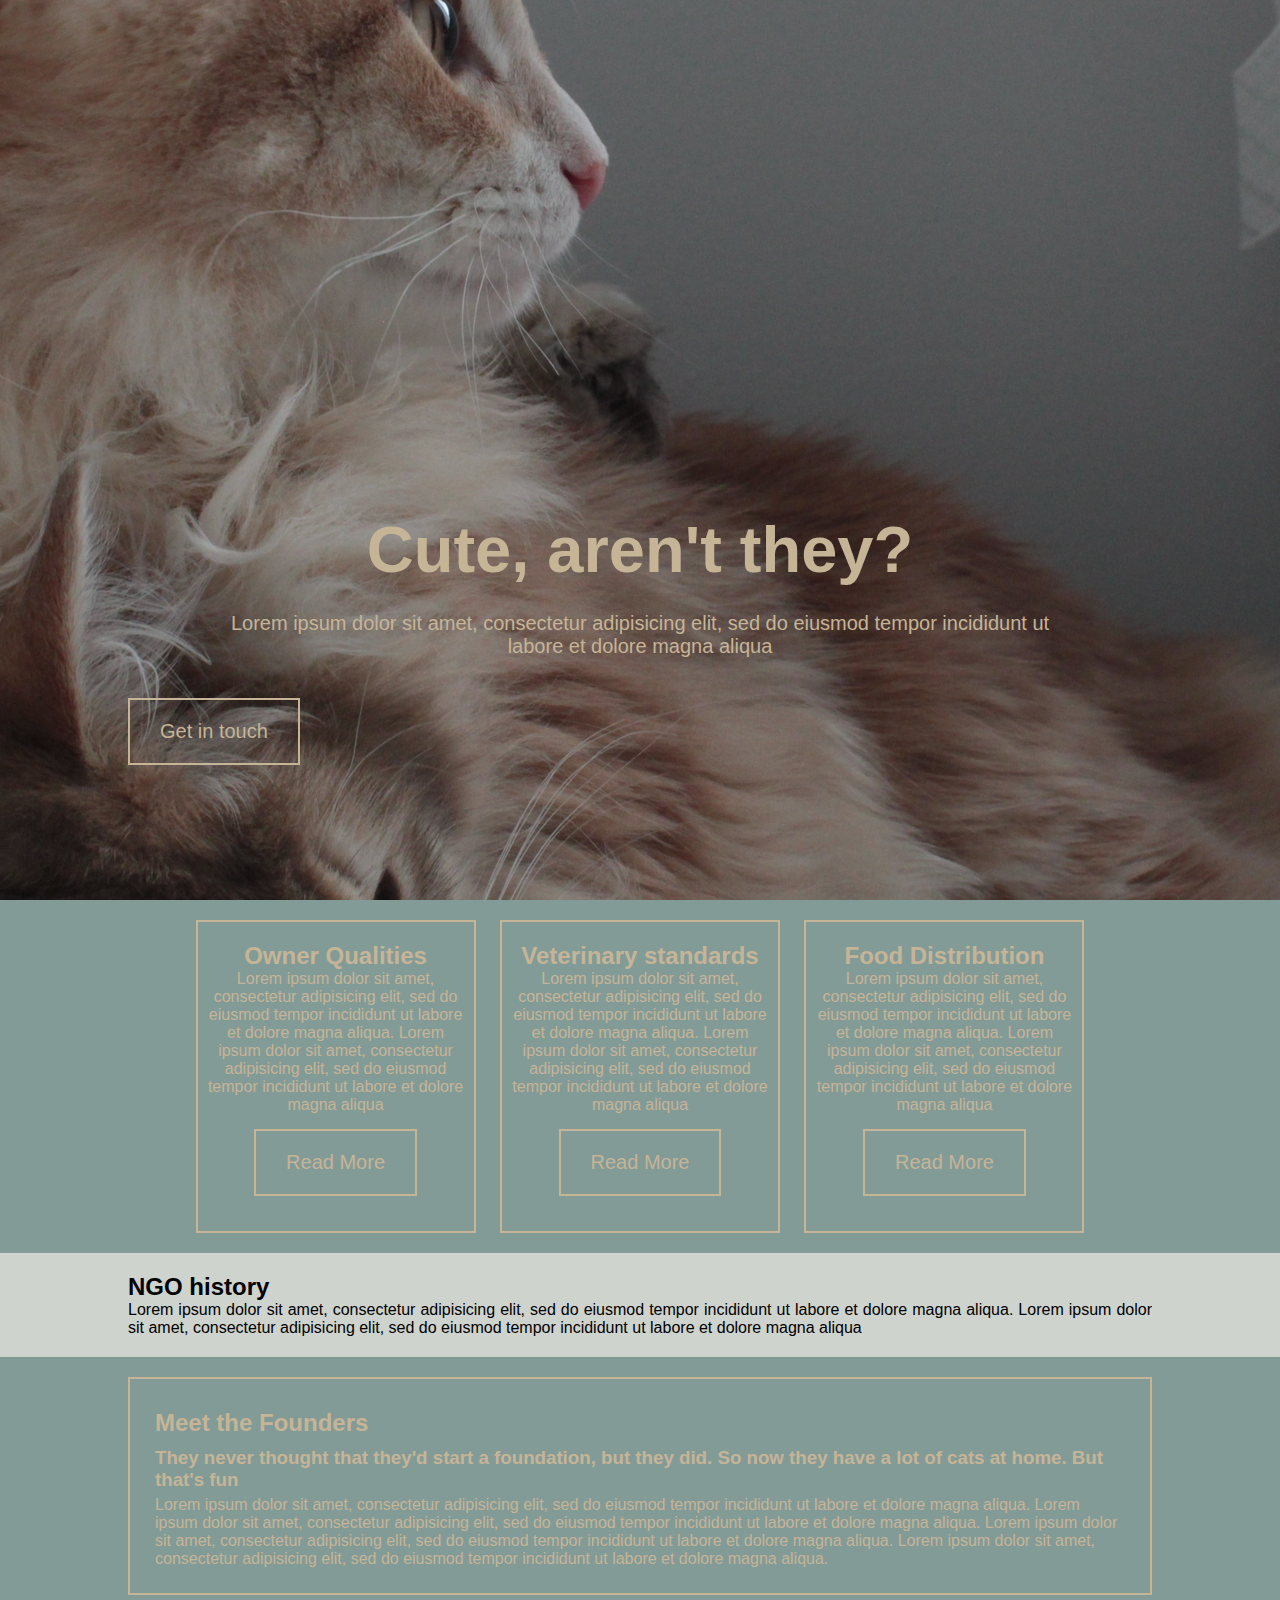
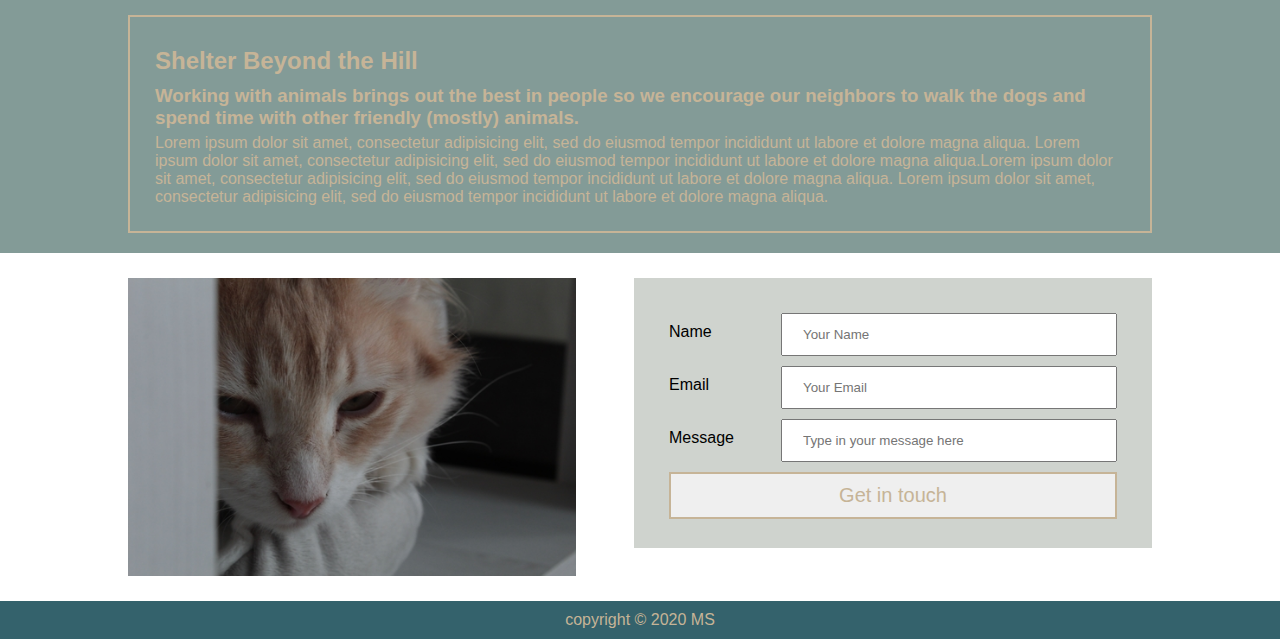
==== index.html @ f6fd7123 "created responsive onepager" ====
<!DOCTYPE html>
<html lang="en">
<head>
  <meta charset="UTF-utf-8">
  <meta name="description" content="Cats are not mans best friends, but they pur every now and then">
  <meta name="keywords=" content="cats, purs, fur, furballs">
  <meta name="viewport" content="width=device-width, initial-scale=1.0">
  <link rel="stylesheet" type="text/css" href="css/style.css">
</head>

<body>

    <header>
      <div class="container">
        <h1 class="header_h1">Cute, aren't they?</h1>
        <p class="header_p>">Lorem ipsum dolor sit amet, consectetur adipisicing elit, sed do eiusmod tempor incididunt ut labore et dolore magna aliqua</p>
        <a href=#form class="button_1">Get in touch</a>
      </div>
    </header>

    <section class="section_a">
        <div class="container">
            <div class="box_1">
              <h2>Owner Qualities</h2>
              <p>Lorem ipsum dolor sit amet, consectetur adipisicing elit, sed do eiusmod tempor incididunt ut labore et dolore magna aliqua. Lorem ipsum dolor sit amet, consectetur adipisicing elit, sed do eiusmod tempor incididunt ut labore et dolore magna aliqua</p>
              <a href=#form class="button_1">Read More</a>
            </div>
            <div class="box_2">
              <h2>Veterinary standards</h2>
              <p>Lorem ipsum dolor sit amet, consectetur adipisicing elit, sed do eiusmod tempor incididunt ut labore et dolore magna aliqua. Lorem ipsum dolor sit amet, consectetur adipisicing elit, sed do eiusmod tempor incididunt ut labore et dolore magna aliqua</p>
              <a href=#form class="button_1">Read More</a>
            </div>
            <div class="box_2">
              <h2>Food Distribution</h2>
              <p>Lorem ipsum dolor sit amet, consectetur adipisicing elit, sed do eiusmod tempor incididunt ut labore et dolore magna aliqua. Lorem ipsum dolor sit amet, consectetur adipisicing elit, sed do eiusmod tempor incididunt ut labore et dolore magna aliqua</p>
              <a href=#form class="button_1">Read More</a>
            </div>
        </div>
    </section>

      <section class="section_b">
        <div class="container">
          <div class="box_4">
            <h2>NGO history</h2>
            <p>Lorem ipsum dolor sit amet, consectetur adipisicing elit, sed do eiusmod tempor incididunt ut labore et dolore magna aliqua. Lorem ipsum dolor sit amet, consectetur adipisicing elit, sed do eiusmod tempor incididunt ut labore et dolore magna aliqua</p>
          </div>
        </div>
      </section>

      <article>
        <div class="blog">
          <div class="container">
            <div class="blog_post">
              <h2>Meet the Founders</h2>
              <h3 class="blog_post_intro">They never thought that they'd start a foundation, but they did. So now they have a lot of cats at home. But that's fun</h3>
              <p>Lorem ipsum dolor sit amet, consectetur adipisicing elit, sed do eiusmod tempor incididunt ut labore et dolore magna aliqua. Lorem ipsum dolor sit amet, consectetur adipisicing elit, sed do eiusmod tempor incididunt ut labore et dolore magna aliqua. Lorem ipsum dolor sit amet, consectetur adipisicing elit, sed do eiusmod tempor incididunt ut labore et dolore magna aliqua. Lorem ipsum dolor sit amet, consectetur adipisicing elit, sed do eiusmod tempor incididunt ut labore et dolore magna aliqua.</p>
            </div>
            <div class="blog_post">
              <h2>Shelter Beyond the Hill</h2>
              <h3 class="blog_post_intro">Working with animals brings out the best in people so we encourage our neighbors to walk the dogs and spend time with other friendly (mostly) animals.</h3>
              <p>Lorem ipsum dolor sit amet, consectetur adipisicing elit, sed do eiusmod tempor incididunt ut labore et dolore magna aliqua. Lorem ipsum dolor sit amet, consectetur adipisicing elit, sed do eiusmod tempor incididunt ut labore et dolore magna aliqua.Lorem ipsum dolor sit amet, consectetur adipisicing elit, sed do eiusmod tempor incididunt ut labore et dolore magna aliqua. Lorem ipsum dolor sit amet, consectetur adipisicing elit, sed do eiusmod tempor incididunt ut labore et dolore magna aliqua.</p>
            </div>
          </div>
        </div>
      </article>

      <section id="form", class="container">

        <img src="images/cat2_smaller.jpg">

        <form class="form_1">
          <div class="col-25">
            <label for="name">Name</label>
          </div>
          <div class="col-75">
            <input type="text" placeholder="Your Name">
          </div>
          <br>
          <div class="col-25">
            <label for="email">Email</label>
          </div>
          <div class="col-75">
            <input type="email" placeholder="Your Email">
          </div>
          <br>
          <div class="col-25">
            <label>Message</label>
          </div>
          <div class="col-75">
            <input type="textarea" placeholder="Type in your message here">
          </div>
          <br>
          <input type="submit" class="form_button" value="Get in touch">
        </form>

      </section>

      <!--this isn't in a .container but still is in the 80% part of the website - why?-->
      <footer>
        <div class="container">
          <p>copyright &copy; 2020 MS</p>
        </div>
      </footer>

  </body>
</html>
---- css/style.css ----
* {
  margin: 0;
  padding: 0;
  font-family: helvetica, calibri, sans-serif;
}

/*global*/

.container{
  width: 80%;
  margin: auto;
  overflow: hidden;
}

.button_1{
margin: 15px 0;
  padding: 20px 30px;
  border: #c6b497 solid 2px;
  text-decoration: none;
  display: inline-block;
  color: #c6b497;
  font-size: 20px;
}

.button_1:hover{
  background-color: #c6b497;
  color: #fff;
}

.form_button{
  padding: 10px 20px;
  border: #c6b497 solid 2px;
  text-decoration: none;
  display: inline-block;
  color: #c6b497;
  font-size: 20px;
}

.form_button:hover{
  background-color: #c6b497;
  color: #fff;
}
/*header*/

header{
  background: url(../images/cat1_smaller.jpg);
  height: 100vh;
  width: auto;
  background-position: center;
  color: #c6b497;
}

header h1{
  text-align: center;
  font-size: 65px;
  margin-top: 50%;

}

header p{
  text-align: center;
  font-size: 20px;
  width: 80%;
  margin:auto;
  padding: 25px;
}

header a{
  text-align: center;
}


/*section_a*/

.section_a{
  background-color: #839b97;
  text-align: center;
  display: inline-flex;
  color: #c6b497;
}

.box_1, .box_2, .box_3{
  padding: 20px 10px;
  width: 25%;
  text-align: center;
  display: inline-block;
  margin: 20px 10px;
  border: #c6b497 solid 2px;
}

/*might come in handy
.box_1{
}

.box_2{

}

.box_3{
}
*/

/*section_b*/

.section_b{
  background-color: #cfd3ce;
  text-align: center;
}

.box_4{
  padding:
  width: 50%;
  text-align: justify;
  margin: 20px auto;
}

/*blog*/

.blog{
  background-color: #839b97;
  text-align: center;
  color: #c6b497;
}

.blog_post{
  margin: 20px 0;
  padding: 25px;
  text-align: left;
  border: #c6b497 solid 2px;
}

.blog_post h2, h3{
  padding: 5px 0;
}

/*form*/

#form img{
  margin: 25px 0;
  width: 35vw;
  float:left;
}

.form_1{
  margin: 25px 0;
  padding: 35px;
  width: 35vw;
  height: 200px;
  background-color: #cfd3ce;
  float: right;
}

.form_1 input[type=text]{
  width: 100%;
  margin-bottom: 10px;
  padding: 12px 20px;
  box-sizing: border-box;
}

.form_1 input[type=email]{
  width: 100%;
  margin-bottom: 10px;
  padding: 12px 20px;
  box-sizing: border-box;
}

.form_1 input[type=textarea]{
  width: 100%;
  margin-bottom: 10px;
  padding: 12px 20px;
  box-sizing: border-box;
}

.form_1 input[type=submit]{
  float: right;
  width: 100%;
}

.form_1 label[for=email]{
  margin-top: 5px;
}

.col-25 {
  float: left;
  width: 25%;
  margin-top: 10px;
}

.col-75 {
  float: left;
  width: 75%;

}

/*footer*/

footer{
  background-color: #34626c;
  color: #c6b497;
  text-align: center;
  padding: 10px;
}
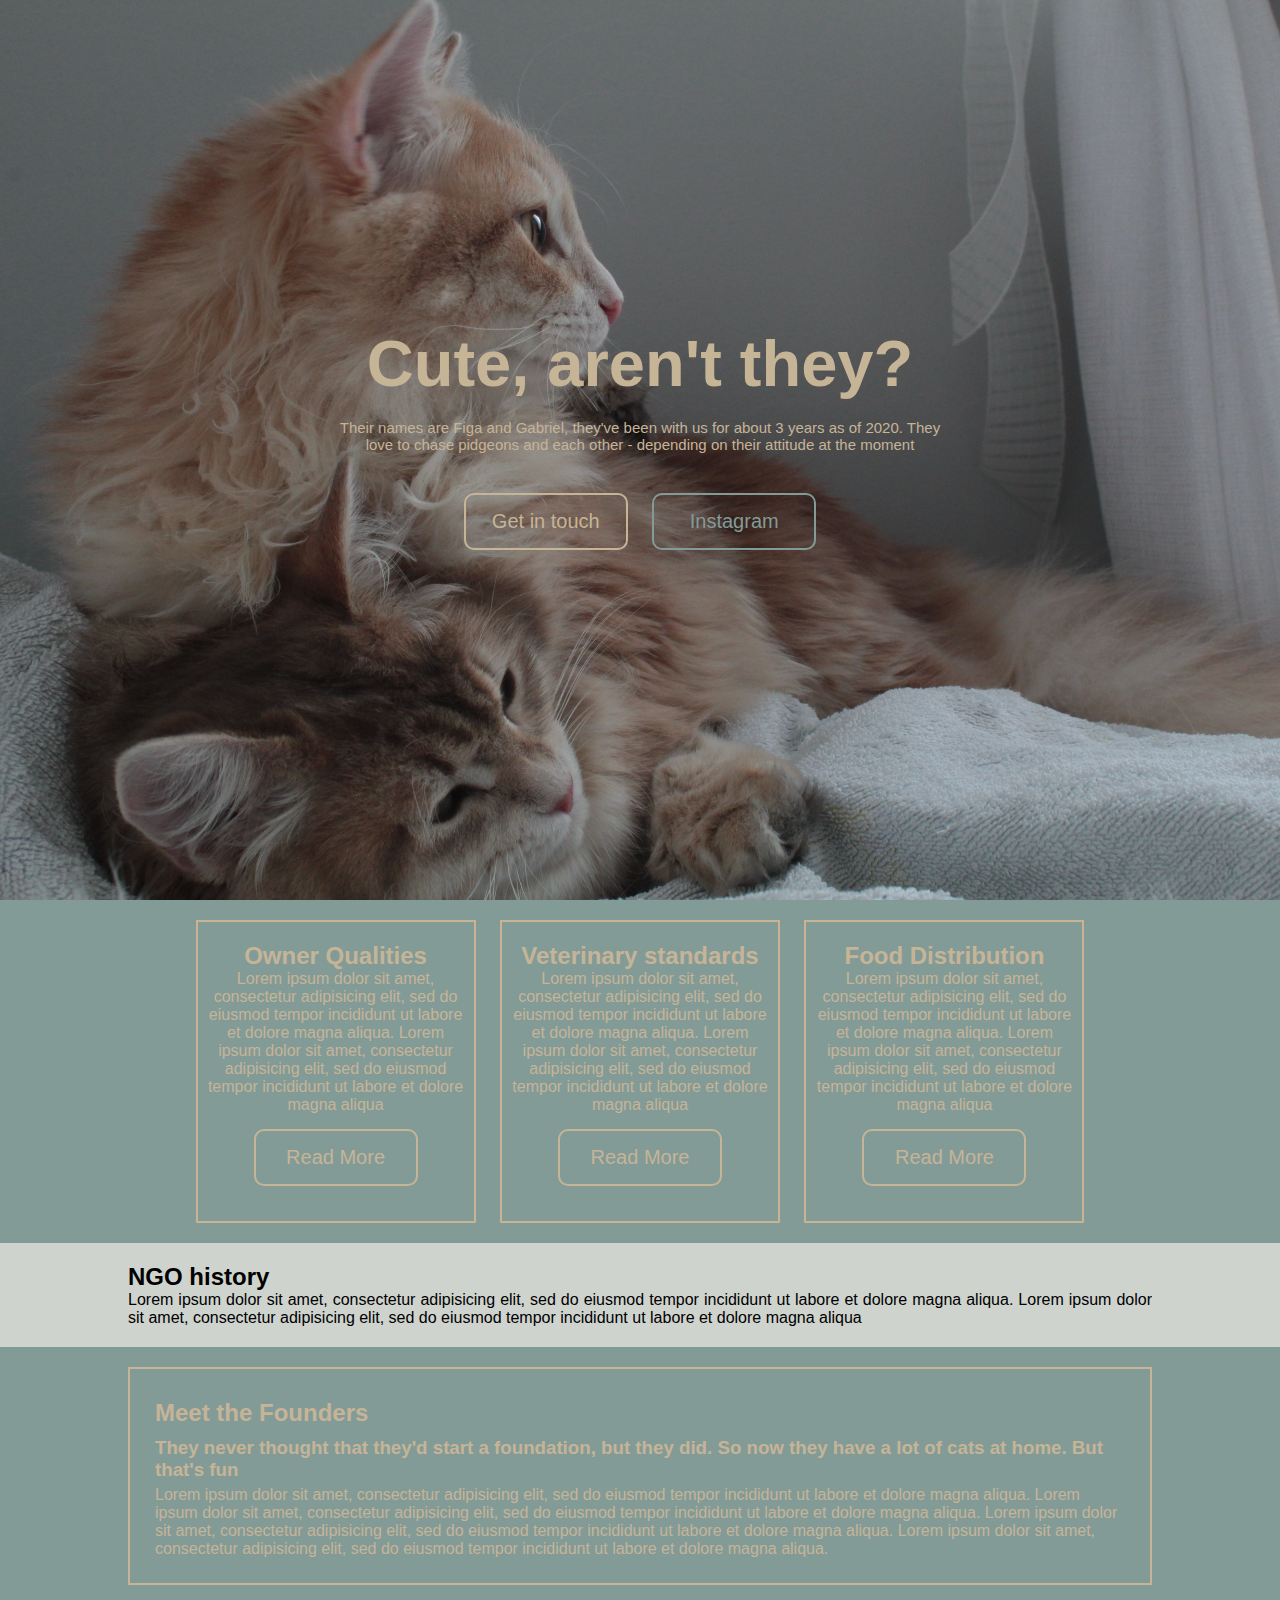
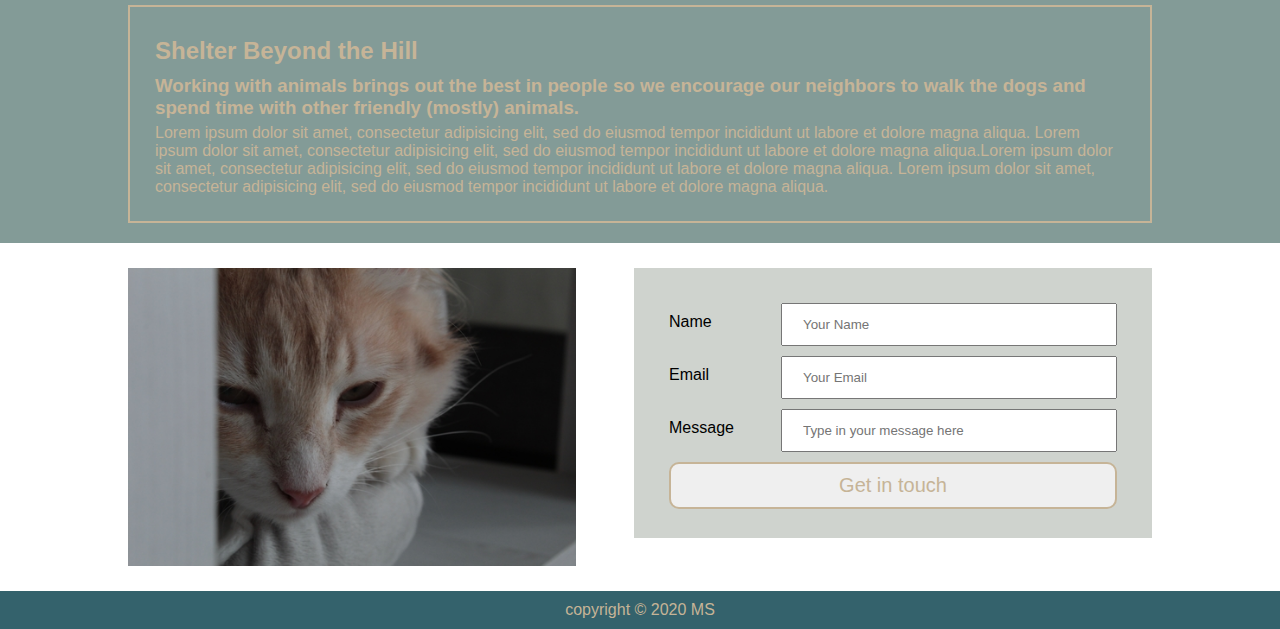
==== commit e6a07496: "fix home page responsiveness with flexbox" ====
--- a/index.html
+++ b/index.html
@@ -12,9 +12,14 @@
 
     <header>
       <div class="container">
-        <h1 class="header_h1">Cute, aren't they?</h1>
-        <p class="header_p>">Lorem ipsum dolor sit amet, consectetur adipisicing elit, sed do eiusmod tempor incididunt ut labore et dolore magna aliqua</p>
-        <a href=#form class="button_1">Get in touch</a>
+        <div id="showcase">
+          <h1 class="header_h1">Cute, aren't they?</h1>
+          <p class="header_p>">Their names are Figa and Gabriel, they've been with us for about 3 years as of 2020. They love to chase pidgeons and each other - depending on their attitude at the moment</p>
+          <div>
+            <a href=#form class="button_1">Get in touch</a>
+            <a href="https://www.instagram.com/_thesiberians/" class="button_2" target="blank">Instagram</a>
+          </div>
+        </div>
       </div>
     </header>
 
--- a/css/style.css
+++ b/css/style.css
@@ -13,13 +13,15 @@
 }
 
 .button_1{
-margin: 15px 0;
-  padding: 20px 30px;
+  margin: 15px 10px;
+  padding: 15px 20px;
   border: #c6b497 solid 2px;
   text-decoration: none;
   display: inline-block;
+  border-radius: 10px;
   color: #c6b497;
   font-size: 20px;
+  width: 120px;
 }
 
 .button_1:hover{
@@ -27,11 +29,30 @@
   color: #fff;
 }
 
+.button_2{
+  margin: 15px 10px;
+  padding: 15px 20px;
+  border: #839b97 solid 2px;
+  text-decoration: none;
+  display: inline-block;
+  border-radius: 10px;
+  color: #839b97;
+  font-size: 20px;
+  width: 120px;
+}
+
+.button_2:hover{
+  background-color: #839b97;
+  color: #fff;
+}
+
+
 .form_button{
   padding: 10px 20px;
   border: #c6b497 solid 2px;
   text-decoration: none;
   display: inline-block;
+  border-radius: 10px;
   color: #c6b497;
   font-size: 20px;
 }
@@ -45,28 +66,29 @@
 header{
   background: url(../images/cat1_smaller.jpg);
   height: 100vh;
-  width: auto;
   background-position: center;
-  color: #c6b497;
+  background-size: cover;
+  color: #c6b497;
+}
+
+#showcase{
+  height: 100vh;
+  display: flex;
+  flex-direction: column;
+  justify-content: center;
+  align-items: center;
+  text-align: center;
 }
 
 header h1{
-  text-align: center;
+  line-height: 0.9;
   font-size: 65px;
-  margin-top: 50%;
-
 }
 
 header p{
-  text-align: center;
-  font-size: 20px;
-  width: 80%;
-  margin:auto;
-  padding: 25px;
-}
-
-header a{
-  text-align: center;
+  margin: 25px 0;
+  font-size: 15px;
+  width: 60%;
 }
 
 
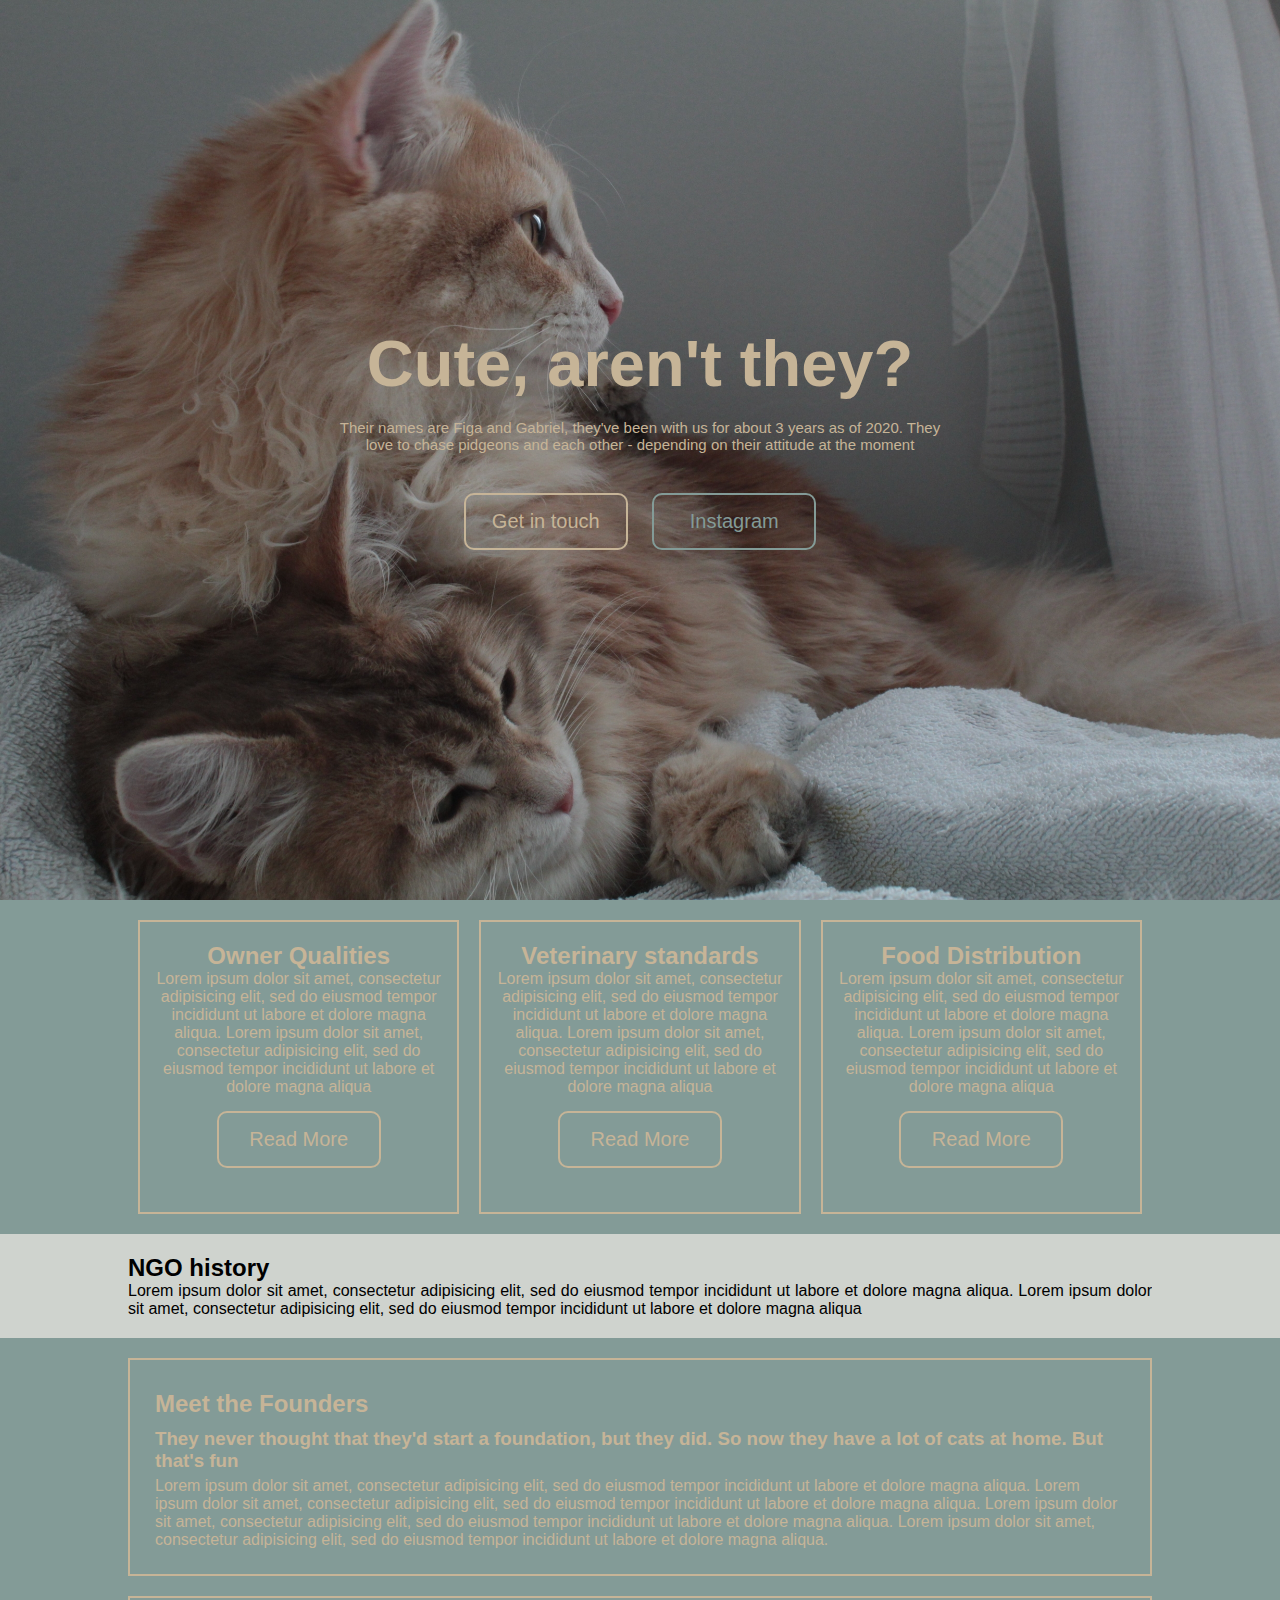
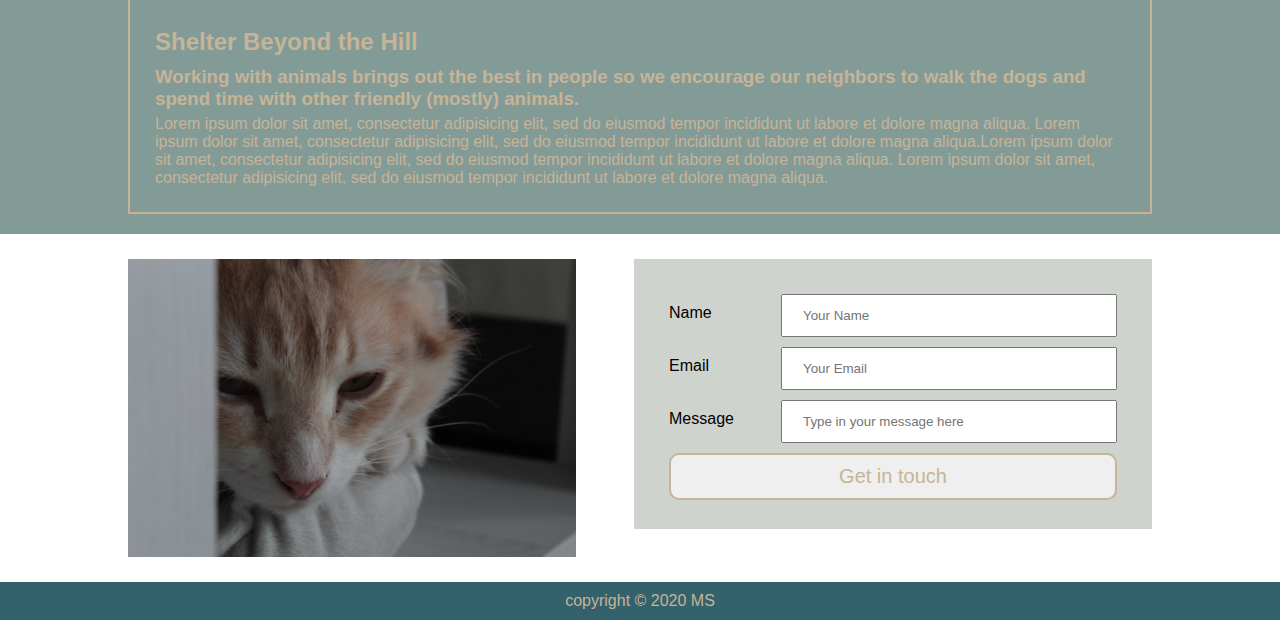
==== commit c559b5a7: "fix section_a responsiveness issues" ====
--- a/index.html
+++ b/index.html
@@ -25,21 +25,23 @@
 
     <section class="section_a">
         <div class="container">
+          <div id="boxes">
             <div class="box_1">
               <h2>Owner Qualities</h2>
               <p>Lorem ipsum dolor sit amet, consectetur adipisicing elit, sed do eiusmod tempor incididunt ut labore et dolore magna aliqua. Lorem ipsum dolor sit amet, consectetur adipisicing elit, sed do eiusmod tempor incididunt ut labore et dolore magna aliqua</p>
               <a href=#form class="button_1">Read More</a>
             </div>
-            <div class="box_2">
+            <div class="box_1">
               <h2>Veterinary standards</h2>
               <p>Lorem ipsum dolor sit amet, consectetur adipisicing elit, sed do eiusmod tempor incididunt ut labore et dolore magna aliqua. Lorem ipsum dolor sit amet, consectetur adipisicing elit, sed do eiusmod tempor incididunt ut labore et dolore magna aliqua</p>
               <a href=#form class="button_1">Read More</a>
             </div>
-            <div class="box_2">
+            <div class="box_1">
               <h2>Food Distribution</h2>
               <p>Lorem ipsum dolor sit amet, consectetur adipisicing elit, sed do eiusmod tempor incididunt ut labore et dolore magna aliqua. Lorem ipsum dolor sit amet, consectetur adipisicing elit, sed do eiusmod tempor incididunt ut labore et dolore magna aliqua</p>
               <a href=#form class="button_1">Read More</a>
             </div>
+          </div>
         </div>
     </section>
 
--- a/css/style.css
+++ b/css/style.css
@@ -96,31 +96,24 @@
 
 .section_a{
   background-color: #839b97;
-  text-align: center;
-  display: inline-flex;
-  color: #c6b497;
-}
-
-.box_1, .box_2, .box_3{
+  color: #c6b497;
+}
+
+#boxes{
+ display:flex;
+ justify-content: space-around;
+
+
+}
+
+.box_1{
   padding: 20px 10px;
-  width: 25%;
-  text-align: center;
-  display: inline-block;
+  min-width: 250px;
+  height: 250px;
+  text-align: center;
   margin: 20px 10px;
   border: #c6b497 solid 2px;
 }
-
-/*might come in handy
-.box_1{
-}
-
-.box_2{
-
-}
-
-.box_3{
-}
-*/
 
 /*section_b*/
 
@@ -222,3 +215,22 @@
   text-align: center;
   padding: 10px;
 }
+
+@media (max-width:800px){
+
+  #boxes{
+  flex-direction: column;
+  align-items: center;
+  margin: 30px 0;
+  }
+
+  .box_1{
+    padding: 20px 10px;
+    width: 60%;
+    height: 250px;
+    text-align: center;
+    margin: 20px 10px;
+    border: #c6b497 solid 2px;
+  }
+
+}
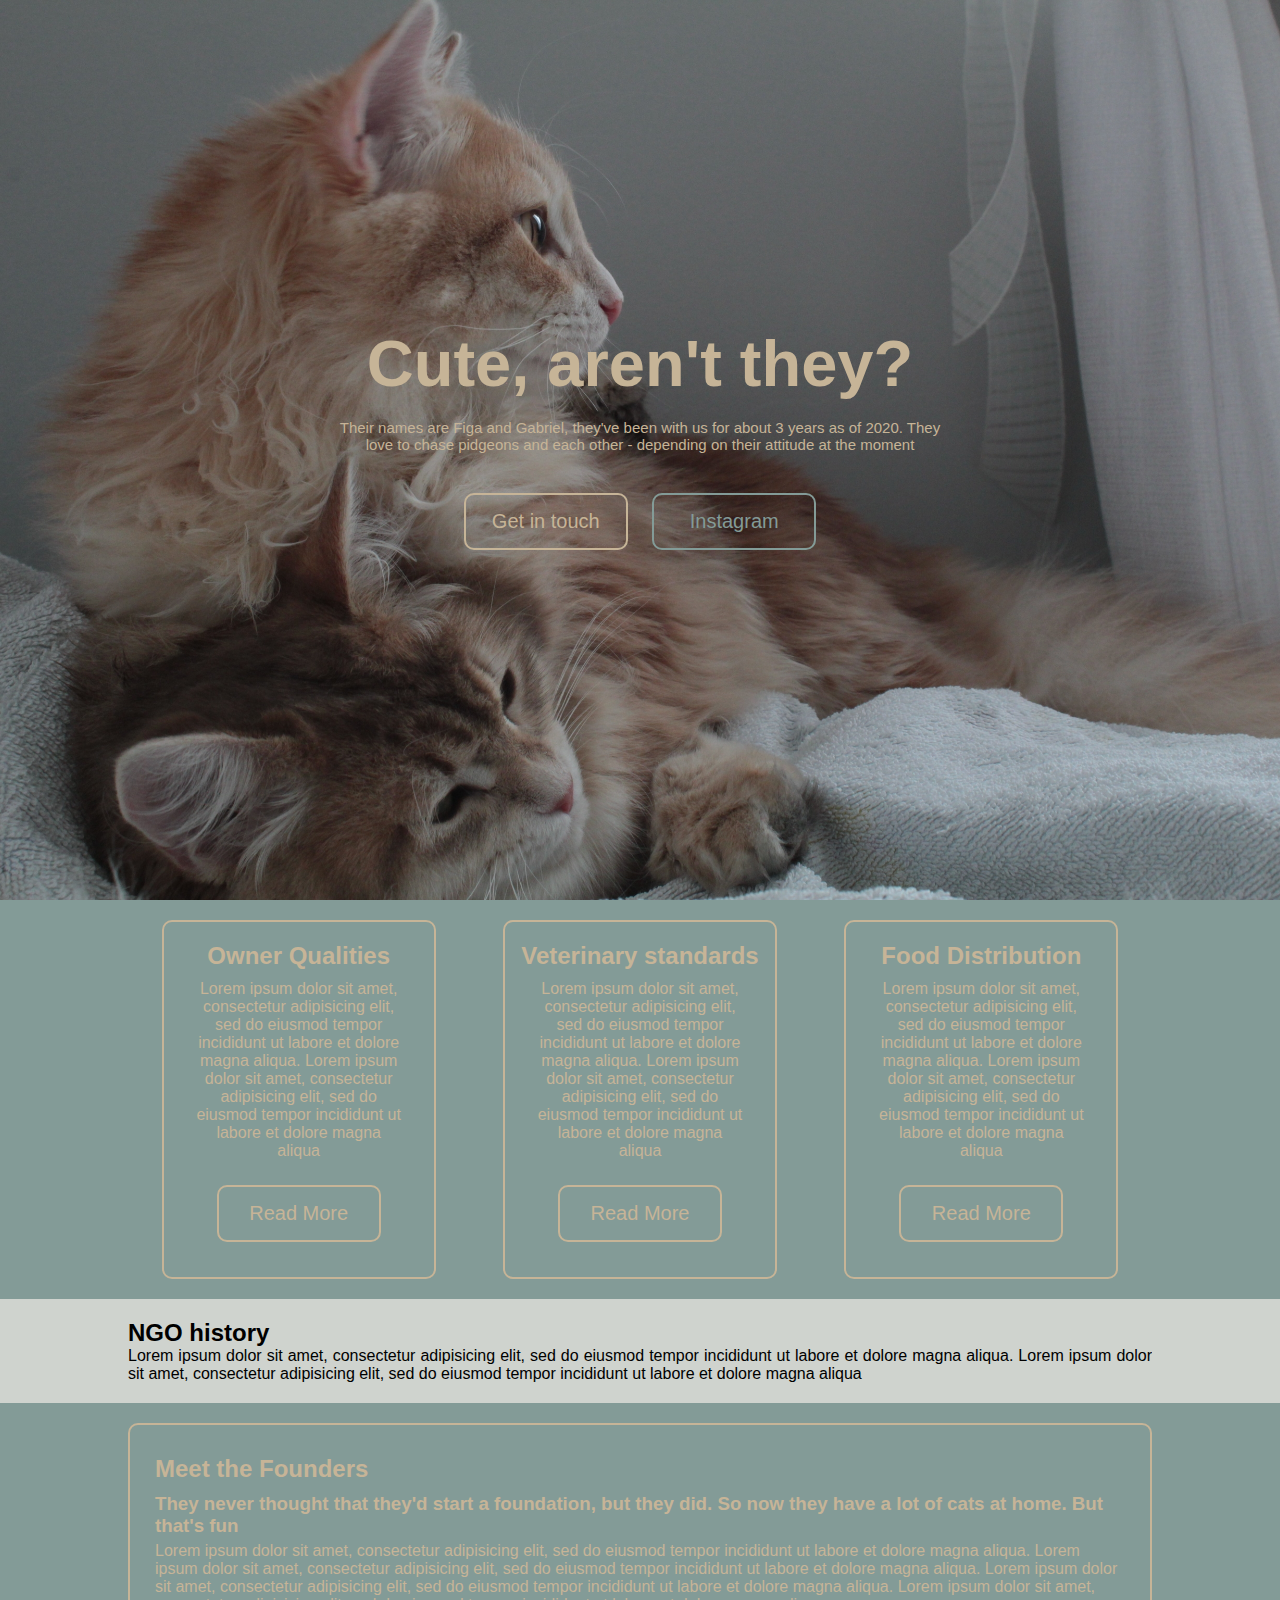
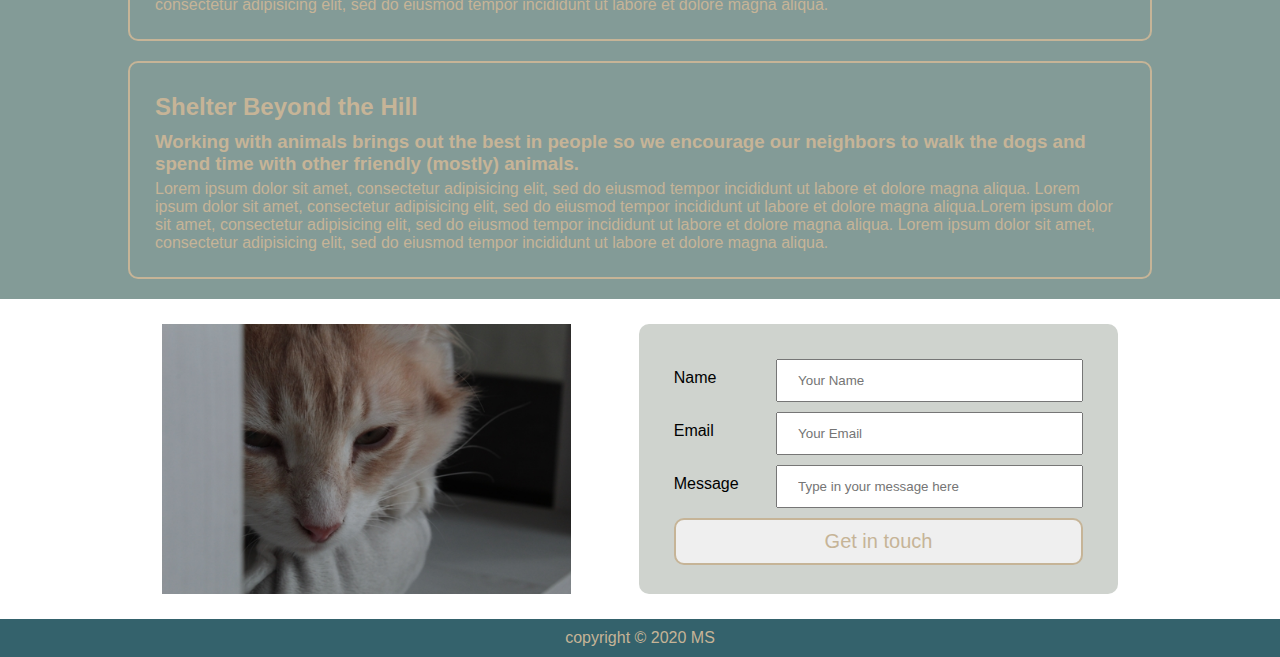
==== commit 2217320f: "fix section_c - fully responsive onepager with simple flexbox" ====
--- a/index.html
+++ b/index.html
@@ -72,34 +72,36 @@
       </article>
 
       <section id="form", class="container">
+        <div id="section_c">
 
-        <img src="images/cat2_smaller.jpg">
+          <img src="images/cat2_smaller.jpg">
 
-        <form class="form_1">
-          <div class="col-25">
-            <label for="name">Name</label>
-          </div>
-          <div class="col-75">
-            <input type="text" placeholder="Your Name">
-          </div>
-          <br>
-          <div class="col-25">
-            <label for="email">Email</label>
-          </div>
-          <div class="col-75">
-            <input type="email" placeholder="Your Email">
-          </div>
-          <br>
-          <div class="col-25">
-            <label>Message</label>
-          </div>
-          <div class="col-75">
-            <input type="textarea" placeholder="Type in your message here">
-          </div>
-          <br>
-          <input type="submit" class="form_button" value="Get in touch">
-        </form>
+          <form class="form_1">
+            <div class="col-25">
+              <label for="name">Name</label>
+            </div>
+            <div class="col-75">
+              <input type="text" placeholder="Your Name">
+            </div>
+            <br>
+            <div class="col-25">
+              <label for="email">Email</label>
+            </div>
+            <div class="col-75">
+              <input type="email" placeholder="Your Email">
+            </div>
+            <br>
+            <div class="col-25">
+              <label>Message</label>
+            </div>
+            <div class="col-75">
+              <input type="textarea" placeholder="Type in your message here">
+            </div>
+            <br>
+            <input type="submit" class="form_button" value="Get in touch">
+          </form>
 
+        </div>
       </section>
 
       <!--this isn't in a .container but still is in the 80% part of the website - why?-->
--- a/css/style.css
+++ b/css/style.css
@@ -102,19 +102,28 @@
 #boxes{
  display:flex;
  justify-content: space-around;
-
+ align-items: flex-start;
+ flex-wrap: wrap;
 
 }
 
 .box_1{
   padding: 20px 10px;
-  min-width: 250px;
-  height: 250px;
+  width: 250px;
+  height: auto;
   text-align: center;
   margin: 20px 10px;
   border: #c6b497 solid 2px;
-}
-
+  display:flex;
+  flex-direction: column;
+  justify-content: center;
+  align-items: center;
+  border-radius: 10px;
+}
+
+.box_1 p{
+  padding: 10px 20px;
+}
 /*section_b*/
 
 .section_b{
@@ -127,6 +136,7 @@
   width: 50%;
   text-align: justify;
   margin: 20px auto;
+  border-radius: 25px;
 }
 
 /*blog*/
@@ -142,6 +152,7 @@
   padding: 25px;
   text-align: left;
   border: #c6b497 solid 2px;
+  border-radius: 10px;
 }
 
 .blog_post h2, h3{
@@ -150,19 +161,29 @@
 
 /*form*/
 
+#section_c{
+  display: flex;
+  justify-content: space-around;
+}
+
 #form img{
   margin: 25px 0;
-  width: 35vw;
-  float:left;
+  width: 40%;
+  max-height: 270px;
+  object-fit: cover;
+}
+
+#form img:hover{
+  filter: grayscale();
 }
 
 .form_1{
   margin: 25px 0;
   padding: 35px;
-  width: 35vw;
+  width: 40%;
   height: 200px;
   background-color: #cfd3ce;
-  float: right;
+  border-radius: 10px;
 }
 
 .form_1 input[type=text]{
@@ -218,7 +239,7 @@
 
 @media (max-width:800px){
 
-  #boxes{
+  #boxes, #section_c{
   flex-direction: column;
   align-items: center;
   margin: 30px 0;
@@ -226,11 +247,28 @@
 
   .box_1{
     padding: 20px 10px;
-    width: 60%;
+    width: 75%;
     height: 250px;
     text-align: center;
     margin: 20px 10px;
     border: #c6b497 solid 2px;
   }
 
-}
+  .box_1 p{
+    padding: 10px 20px;
+  }
+
+  #form img{
+    margin: 25px 0;
+    width: 80%;
+  }
+
+  .form_1{
+    margin: 15px 0;
+    padding: 35px;
+    width: 65%;
+    height: 200px;
+    background-color: #cfd3ce;
+  }
+
+}
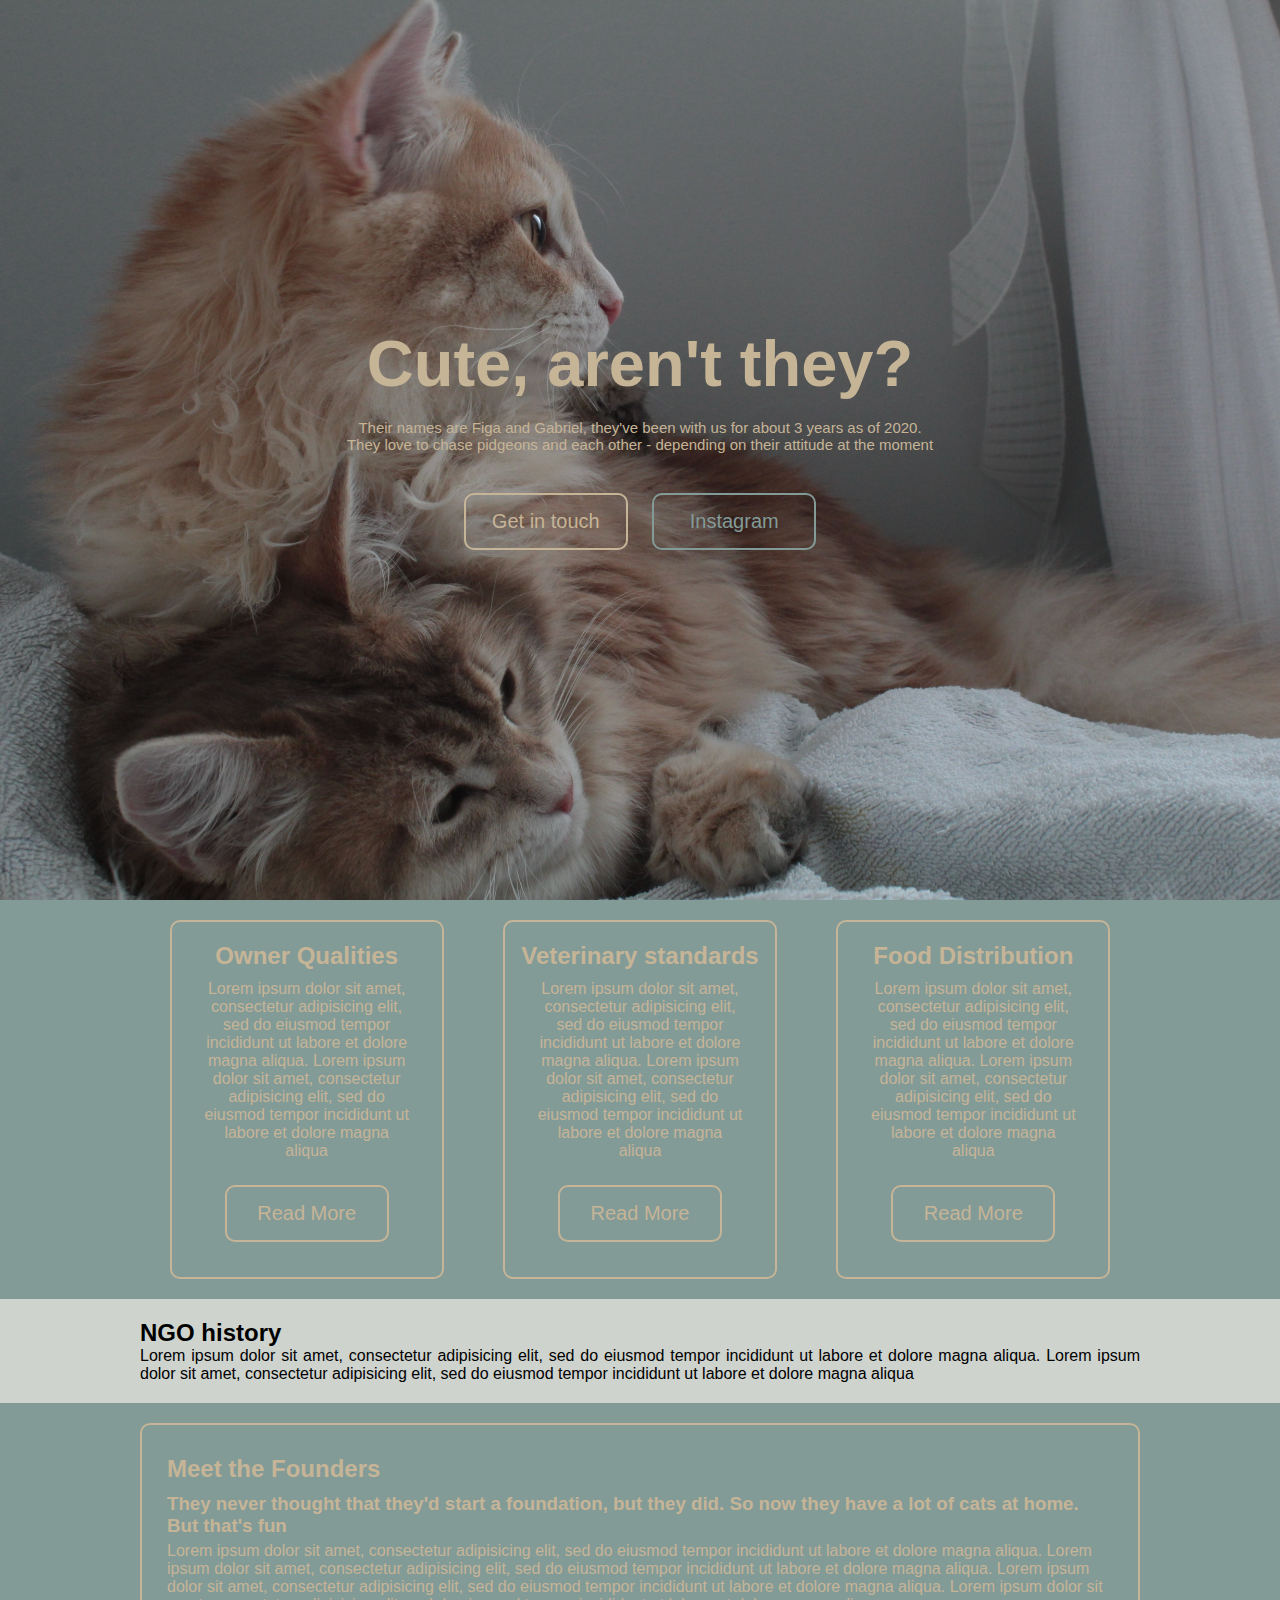
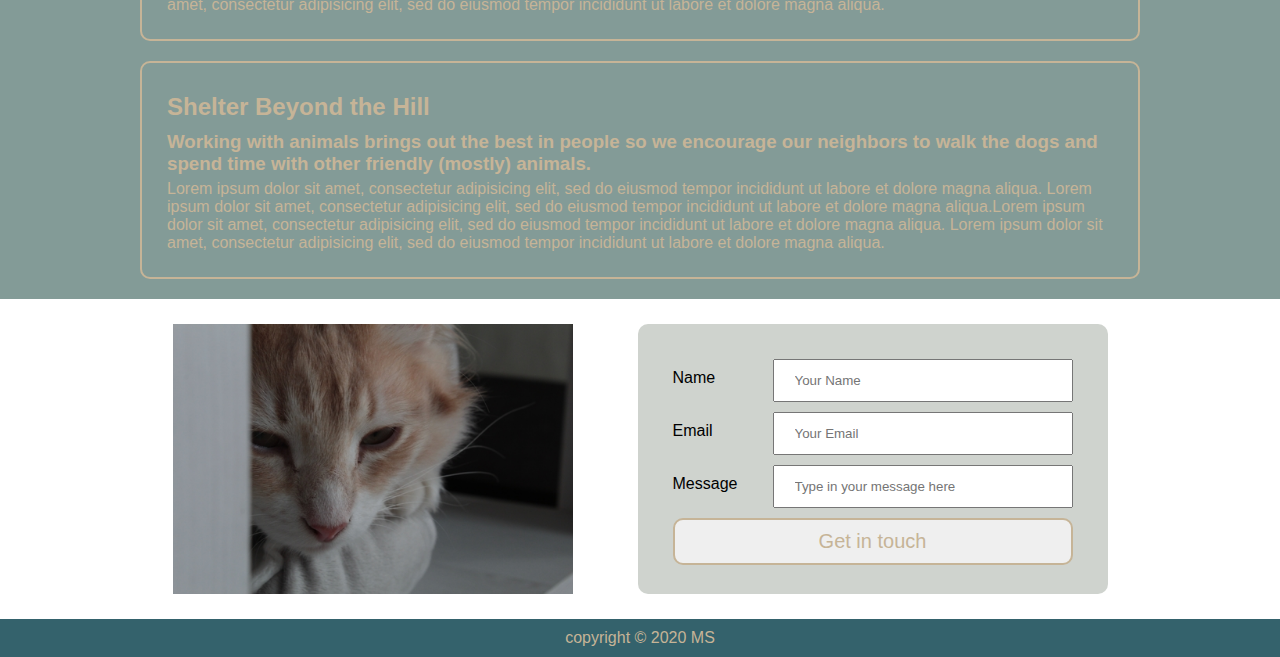
==== commit 75fb2ebe: "max width change to 1000px. fin." ====
--- a/index.html
+++ b/index.html
@@ -9,7 +9,6 @@
 </head>
 
 <body>
-
     <header>
       <div class="container">
         <div id="showcase">
@@ -111,5 +110,6 @@
         </div>
       </footer>
 
+    
   </body>
 </html>
--- a/css/style.css
+++ b/css/style.css
@@ -6,8 +6,13 @@
 
 /*global*/
 
+.wrapper{
+  max-width: 1000px;
+}
+
 .container{
   width: 80%;
+  max-width: 1000px;
   margin: auto;
   overflow: hidden;
 }
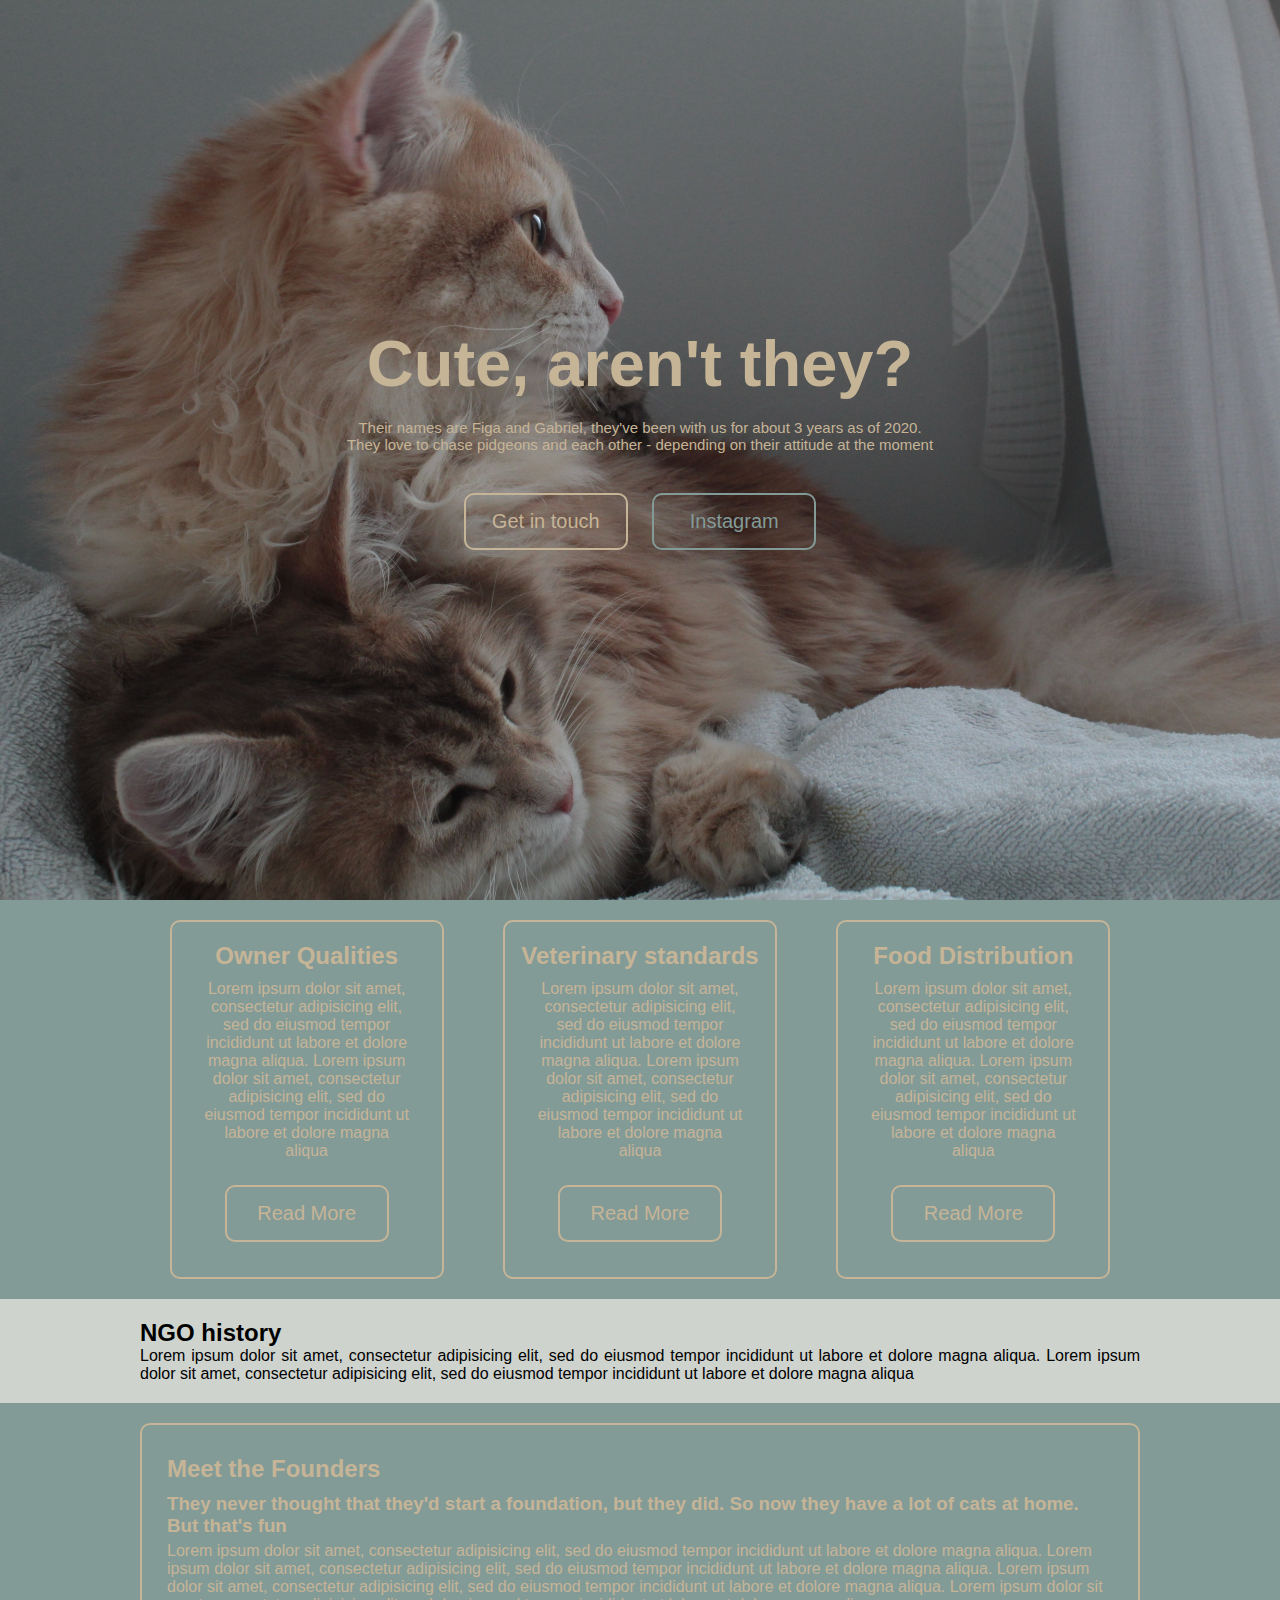
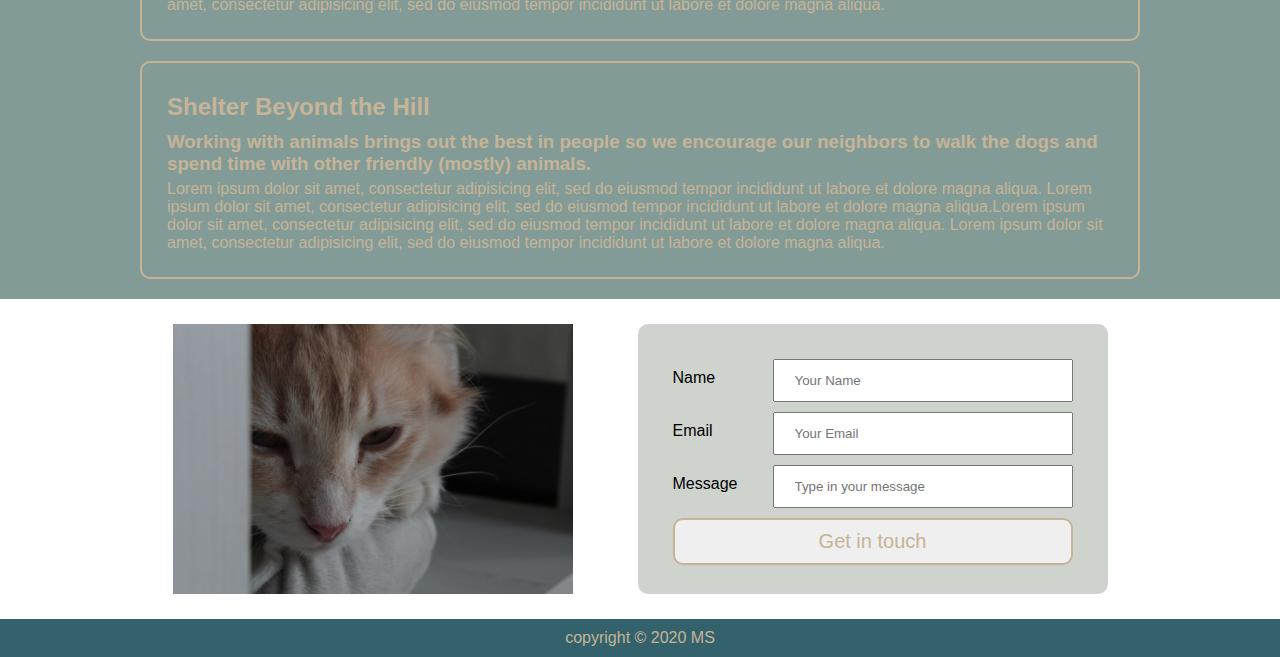
==== commit a967a358: "reformat form in section_c & button animation styling" ====
--- a/index.html
+++ b/index.html
@@ -94,7 +94,7 @@
               <label>Message</label>
             </div>
             <div class="col-75">
-              <input type="textarea" placeholder="Type in your message here">
+              <input type="textarea" placeholder="Type in your message">
             </div>
             <br>
             <input type="submit" class="form_button" value="Get in touch">
@@ -103,6 +103,7 @@
         </div>
       </section>
 
+
       <!--this isn't in a .container but still is in the 80% part of the website - why?-->
       <footer>
         <div class="container">
@@ -110,6 +111,6 @@
         </div>
       </footer>
 
-    
+
   </body>
 </html>
--- a/css/style.css
+++ b/css/style.css
@@ -2,6 +2,7 @@
   margin: 0;
   padding: 0;
   font-family: helvetica, calibri, sans-serif;
+  scroll-behavior: smooth;
 }
 
 /*global*/
@@ -32,6 +33,7 @@
 .button_1:hover{
   background-color: #c6b497;
   color: #fff;
+  transform: scale(1.1);
 }
 
 .button_2{
@@ -49,6 +51,7 @@
 .button_2:hover{
   background-color: #839b97;
   color: #fff;
+  transform: scale(1.1);
 }
 
 
@@ -65,6 +68,7 @@
 .form_button:hover{
   background-color: #c6b497;
   color: #fff;
+  transform: scale(1.05);
 }
 /*header*/
 
@@ -169,6 +173,7 @@
 #section_c{
   display: flex;
   justify-content: space-around;
+
 }
 
 #form img{
@@ -230,7 +235,6 @@
 .col-75 {
   float: left;
   width: 75%;
-
 }
 
 /*footer*/
@@ -276,4 +280,13 @@
     background-color: #cfd3ce;
   }
 
-}
+  .form_1 label{
+    font-size: 15px;
+  }
+
+  .col-75 {
+    width: 70%;
+    padding-left: 10px;
+  }
+
+}
